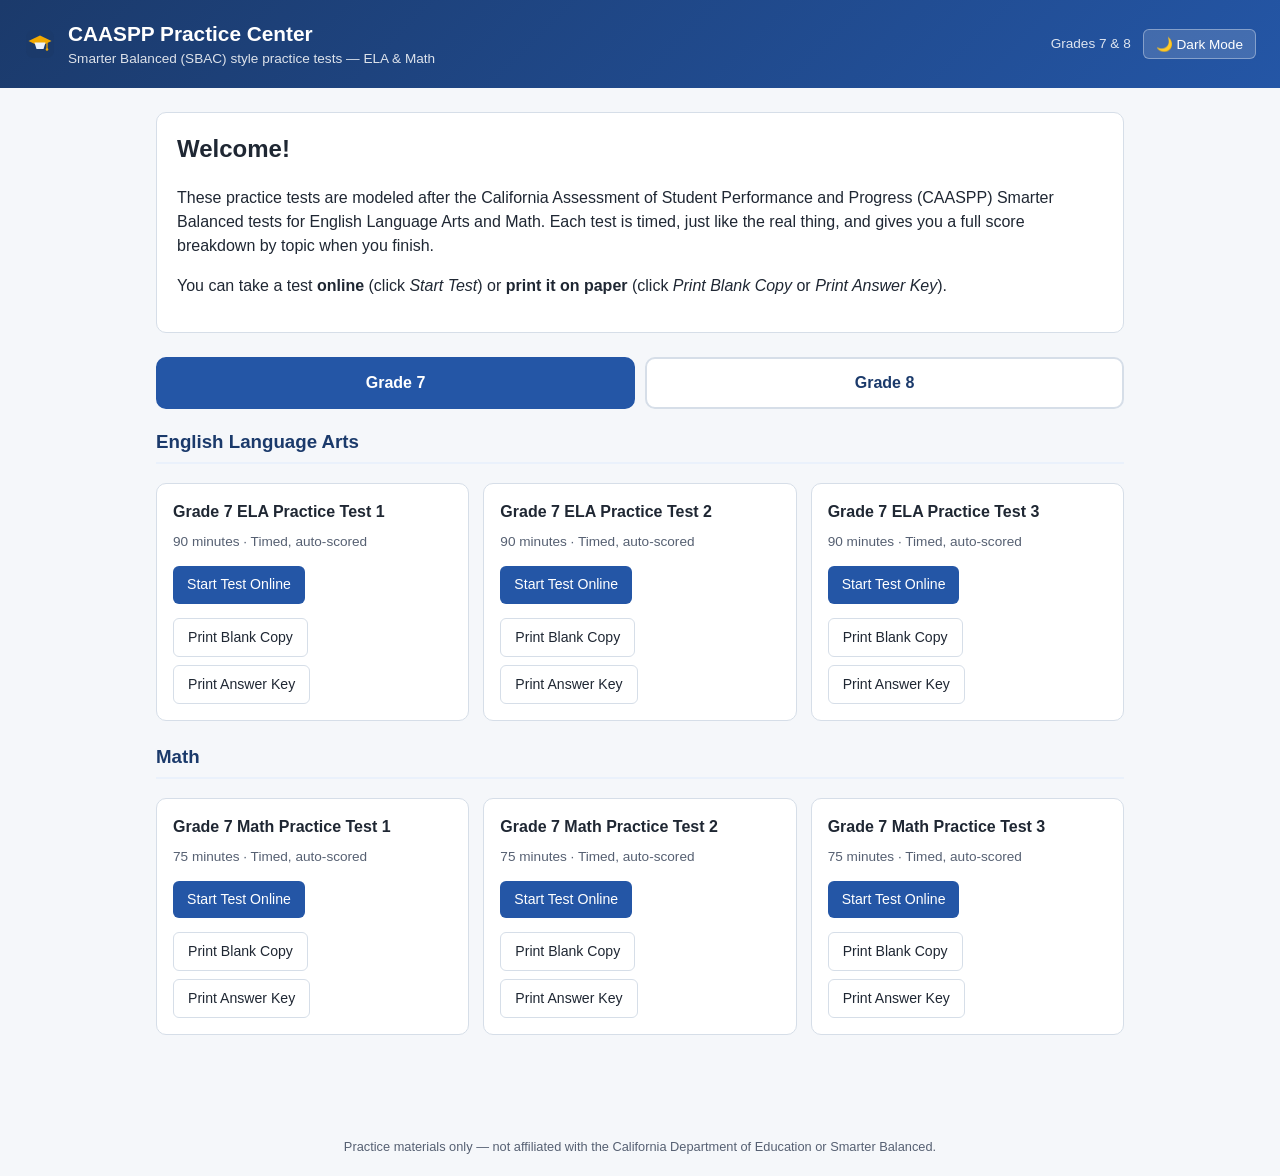
==== index.html @ 36789d6d "Add CAASPP practice test web app with 12 timed practice tests Vanilla HTML/CSS/JS quiz engine with t" ====
<!doctype html>
<html lang="en">
<head>
<meta charset="utf-8">
<meta name="viewport" content="width=device-width, initial-scale=1">
<title>CAASPP Practice Center</title>
<link rel="icon" type="image/svg+xml" href="favicon.svg">
<script src="theme.js"></script>
<link rel="stylesheet" href="style.css">
</head>
<body>

<header class="topbar">
  <div class="header-left">
    <img src="favicon.svg" alt="CAASPP Practice Center logo" class="logo">
    <div>
      <h1>CAASPP Practice Center</h1>
      <div class="subtitle">Smarter Balanced (SBAC) style practice tests &mdash; ELA &amp; Math</div>
    </div>
  </div>
  <div class="header-left">
    <div class="subtitle">Grades 7 &amp; 8</div>
    <button class="theme-toggle-btn" id="theme-toggle">🌙 Dark Mode</button>
  </div>
</header>

<main>
  <div class="intro-box">
    <h2>Welcome!</h2>
    <p>These practice tests are modeled after the California Assessment of Student Performance and Progress
      (CAASPP) Smarter Balanced tests for English Language Arts and Math. Each test is timed, just like the
      real thing, and gives you a full score breakdown by topic when you finish.</p>
    <p>You can take a test <strong>online</strong> (click <em>Start Test</em>) or <strong>print it on paper</strong>
      (click <em>Print Blank Copy</em> or <em>Print Answer Key</em>).</p>
  </div>

  <div class="grade-tabs">
    <div class="grade-tab active" data-grade="7">Grade 7</div>
    <div class="grade-tab" data-grade="8">Grade 8</div>
  </div>

  <div id="content"></div>
</main>

<footer class="appfoot">Practice materials only &mdash; not affiliated with the California Department of Education or Smarter Balanced.</footer>

<script src="manifest.js"></script>
<script>
  const contentEl = document.getElementById("content");
  const tabs = document.querySelectorAll(".grade-tab");

  function render(grade) {
    const tests = window.TEST_MANIFEST.filter(t => t.grade === grade);
    const subjects = ["ELA", "Math"];
    let html = "";
    subjects.forEach(subject => {
      const subjectTests = tests.filter(t => t.subject === subject).sort((a,b) => a.paper - b.paper);
      html += `<div class="subject-block"><h3>${subject === "ELA" ? "English Language Arts" : "Math"}</h3><div class="card-grid">`;
      subjectTests.forEach(t => {
        html += `
          <div class="test-card">
            <h4>${t.title}</h4>
            <div class="test-meta">${t.durationMinutes} minutes &middot; Timed, auto-scored</div>
            <div class="btn-row">
              <a class="btn btn-primary" href="test.html?id=${t.id}">Start Test Online</a>
            </div>
            <div class="btn-row">
              <a class="btn btn-outline" href="print.html?id=${t.id}&mode=blank" target="_blank">Print Blank Copy</a>
              <a class="btn btn-outline" href="print.html?id=${t.id}&mode=key" target="_blank">Print Answer Key</a>
            </div>
          </div>`;
      });
      html += `</div></div>`;
    });
    contentEl.innerHTML = html;
  }

  tabs.forEach(tab => {
    tab.addEventListener("click", () => {
      tabs.forEach(t => t.classList.remove("active"));
      tab.classList.add("active");
      render(parseInt(tab.dataset.grade, 10));
    });
  });

  render(7);
</script>
</body>
</html>
---- style.css ----
:root {
  --blue-dark: #1b3a6b;
  --blue: #2456a6;
  --blue-light: #eaf1fb;
  --accent: #f2a900;
  --green: #1e8e3e;
  --red: #c62828;
  --gray-bg: #f5f7fa;
  --border: #d6dee8;
  --text: #1f2733;
  --text-soft: #566072;
  --surface: #ffffff;
  --passage-bg: #fbfaf5;
  --passage-border: #ecdfb0;
  --radius: 10px;
}

@media (prefers-color-scheme: dark) {
  :root {
    --blue-dark: #0e1f3d;
    --blue: #3b6bc4;
    --blue-light: #1c2c47;
    --gray-bg: #12161f;
    --border: #2c3548;
    --text: #e6e9f0;
    --text-soft: #a3adc2;
    --surface: #1a2030;
    --passage-bg: #201d16;
    --passage-border: #4a4020;
  }
}

:root[data-theme="dark"] {
  --blue-dark: #0e1f3d;
  --blue: #3b6bc4;
  --blue-light: #1c2c47;
  --gray-bg: #12161f;
  --border: #2c3548;
  --text: #e6e9f0;
  --text-soft: #a3adc2;
  --surface: #1a2030;
  --passage-bg: #201d16;
  --passage-border: #4a4020;
}

:root[data-theme="light"] {
  --blue-dark: #1b3a6b;
  --blue: #2456a6;
  --blue-light: #eaf1fb;
  --gray-bg: #f5f7fa;
  --border: #d6dee8;
  --text: #1f2733;
  --text-soft: #566072;
  --surface: #ffffff;
  --passage-bg: #fbfaf5;
  --passage-border: #ecdfb0;
}

* { box-sizing: border-box; }

body {
  margin: 0;
  font-family: "Segoe UI", Verdana, Arial, sans-serif;
  background: var(--gray-bg);
  color: var(--text);
  line-height: 1.5;
  transition: background 0.2s, color 0.2s;
}

.logo {
  height: 32px;
  width: 32px;
  border-radius: 8px;
  vertical-align: middle;
}

.header-left {
  display: flex;
  align-items: center;
  gap: 12px;
}

.theme-toggle-btn {
  background: rgba(255,255,255,0.15);
  color: #fff;
  border: 1px solid rgba(255,255,255,0.35);
  padding: 6px 12px;
  border-radius: 6px;
  cursor: pointer;
  font-size: 0.85rem;
}

.theme-toggle-btn:hover { background: rgba(255,255,255,0.28); }

header.topbar {
  background: linear-gradient(135deg, var(--blue-dark), var(--blue));
  color: #fff;
  padding: 18px 24px;
  display: flex;
  align-items: center;
  justify-content: space-between;
  flex-wrap: wrap;
  gap: 8px;
}

header.topbar h1 {
  margin: 0;
  font-size: 1.3rem;
}

header.topbar .subtitle {
  font-size: 0.85rem;
  opacity: 0.85;
}

main {
  max-width: 1000px;
  margin: 0 auto;
  padding: 24px 16px 60px;
}

.intro-box {
  background: var(--surface);
  border: 1px solid var(--border);
  border-radius: var(--radius);
  padding: 18px 20px;
  margin-bottom: 24px;
}

.intro-box h2 { margin-top: 0; }

.grade-tabs {
  display: flex;
  gap: 10px;
  margin-bottom: 18px;
}

.grade-tab {
  flex: 1;
  text-align: center;
  padding: 12px;
  background: var(--surface);
  border: 2px solid var(--border);
  border-radius: var(--radius);
  cursor: pointer;
  font-weight: 600;
  color: var(--blue-dark);
}

.grade-tab.active {
  background: var(--blue);
  color: #fff;
  border-color: var(--blue);
}

.subject-block {
  margin-bottom: 22px;
}

.subject-block h3 {
  color: var(--blue-dark);
  border-bottom: 2px solid var(--blue-light);
  padding-bottom: 6px;
}

.card-grid {
  display: grid;
  grid-template-columns: repeat(auto-fit, minmax(260px, 1fr));
  gap: 14px;
}

.test-card {
  background: var(--surface);
  border: 1px solid var(--border);
  border-radius: var(--radius);
  padding: 16px;
  display: flex;
  flex-direction: column;
  gap: 8px;
}

.test-card h4 { margin: 0; }

.test-meta {
  font-size: 0.85rem;
  color: var(--text-soft);
}

.btn-row { display: flex; gap: 8px; flex-wrap: wrap; margin-top: 6px; }

.btn {
  display: inline-block;
  padding: 8px 14px;
  border-radius: 6px;
  border: none;
  cursor: pointer;
  font-size: 0.88rem;
  text-decoration: none;
  text-align: center;
}

.btn-primary { background: var(--blue); color: #fff; }
.btn-primary:hover { background: var(--blue-dark); }
.btn-secondary { background: var(--blue-light); color: var(--blue-dark); }
.btn-secondary:hover { background: #dbe7f8; }
.btn-outline { background: var(--surface); border: 1px solid var(--border); color: var(--text); }

/* ---------------- Test runner ---------------- */

.test-header {
  position: sticky;
  top: 0;
  z-index: 10;
  background: var(--blue-dark);
  color: #fff;
  padding: 10px 18px;
  display: flex;
  align-items: center;
  justify-content: space-between;
  flex-wrap: wrap;
  gap: 10px;
}

.test-header .title { font-weight: 600; }

.timer {
  background: rgba(255,255,255,0.15);
  padding: 6px 12px;
  border-radius: 6px;
  font-variant-numeric: tabular-nums;
  font-weight: 600;
}

.timer.low { background: var(--red); }

.runner-layout {
  display: grid;
  grid-template-columns: 1fr 220px;
  gap: 18px;
  max-width: 1100px;
  margin: 18px auto;
  padding: 0 16px;
  align-items: start;
}

@media (max-width: 800px) {
  .runner-layout { grid-template-columns: 1fr; }
  .palette { order: -1; }
}

.question-panel {
  background: var(--surface);
  border: 1px solid var(--border);
  border-radius: var(--radius);
  padding: 20px;
}

.passage-box {
  background: var(--passage-bg);
  border: 1px solid var(--passage-border);
  border-radius: var(--radius);
  padding: 16px 18px;
  margin-bottom: 18px;
  max-height: 360px;
  overflow-y: auto;
}

.passage-box h4 { margin-top: 0; color: var(--blue-dark); }

.section-label {
  display: inline-block;
  font-size: 0.75rem;
  text-transform: uppercase;
  letter-spacing: 0.04em;
  background: var(--blue-light);
  color: var(--blue-dark);
  padding: 3px 10px;
  border-radius: 20px;
  margin-bottom: 10px;
}

.q-number { color: var(--text-soft); font-size: 0.9rem; margin-bottom: 4px; }

.q-prompt { font-size: 1.05rem; margin: 8px 0 16px; white-space: pre-wrap; }

.choice {
  display: flex;
  align-items: flex-start;
  gap: 10px;
  padding: 10px 12px;
  border: 1px solid var(--border);
  border-radius: 8px;
  margin-bottom: 8px;
  cursor: pointer;
}

.choice:hover { background: var(--blue-light); }
.choice.selected { border-color: var(--blue); background: var(--blue-light); }

.choice input { margin-top: 3px; }

.numeric-input input {
  font-size: 1.1rem;
  padding: 8px 10px;
  border: 1px solid var(--border);
  border-radius: 6px;
  width: 200px;
}

.nav-buttons {
  display: flex;
  justify-content: space-between;
  margin-top: 20px;
  gap: 10px;
}

.palette {
  background: var(--surface);
  border: 1px solid var(--border);
  border-radius: var(--radius);
  padding: 14px;
  position: sticky;
  top: 70px;
}

.palette h5 { margin: 0 0 8px; }

.palette-grid {
  display: grid;
  grid-template-columns: repeat(5, 1fr);
  gap: 6px;
  margin-bottom: 10px;
}

.palette-item {
  width: 100%;
  aspect-ratio: 1;
  border: 1px solid var(--border);
  border-radius: 5px;
  background: var(--surface);
  cursor: pointer;
  font-size: 0.78rem;
  display: flex;
  align-items: center;
  justify-content: center;
}

.palette-item.answered { background: var(--blue-light); border-color: var(--blue); }
.palette-item.current { outline: 2px solid var(--accent); font-weight: 700; }
.palette-item.flagged { border-color: var(--accent); }
.palette-item.flagged::after { content: "\1F6A9"; font-size: 0.55rem; position: relative; top: -8px; left: 8px; }

.legend { font-size: 0.75rem; color: var(--text-soft); display: flex; flex-direction: column; gap: 4px; }
.legend span.dot { display: inline-block; width: 10px; height: 10px; border-radius: 2px; margin-right: 6px; }

/* ---------------- Results page ---------------- */

.score-summary {
  background: var(--surface);
  border: 1px solid var(--border);
  border-radius: var(--radius);
  padding: 22px;
  margin-bottom: 20px;
  text-align: center;
}

.score-big { font-size: 2.4rem; font-weight: 700; color: var(--blue-dark); }

.domain-table {
  width: 100%;
  border-collapse: collapse;
  margin-top: 14px;
}

.domain-table th, .domain-table td {
  border: 1px solid var(--border);
  padding: 8px 10px;
  text-align: left;
  font-size: 0.9rem;
}

.domain-table th { background: var(--blue-light); }

.review-item {
  background: var(--surface);
  border: 1px solid var(--border);
  border-radius: var(--radius);
  padding: 16px 18px;
  margin-bottom: 12px;
}

.review-item.correct { border-left: 5px solid var(--green); }
.review-item.incorrect { border-left: 5px solid var(--red); }

.tag-correct { color: var(--green); font-weight: 600; }
.tag-incorrect { color: var(--red); font-weight: 600; }

.explanation {
  margin-top: 8px;
  background: var(--blue-light);
  padding: 10px 12px;
  border-radius: 6px;
  font-size: 0.9rem;
}

footer.appfoot {
  text-align: center;
  color: var(--text-soft);
  font-size: 0.8rem;
  padding: 20px;
}

@media print {
  header.topbar, .test-header, .palette, .nav-buttons, .btn-row { display: none !important; }
  .runner-layout { grid-template-columns: 1fr; }
  body { background: #fff; }
}
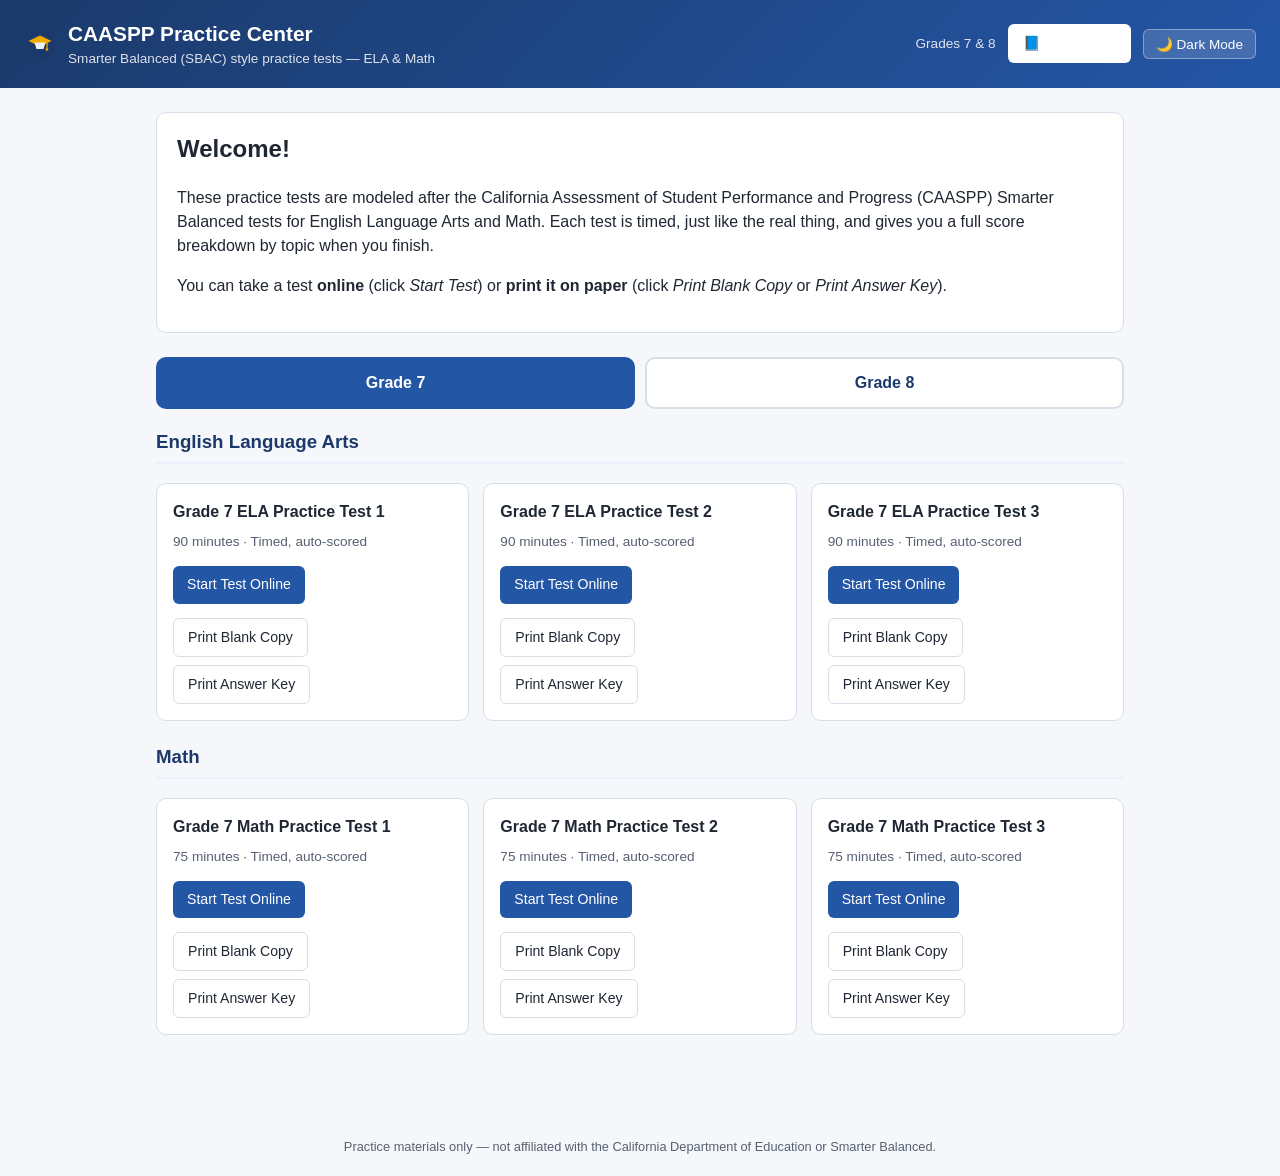
==== commit d8833e43: "Fix invisible text in dark mode and add ELA/Math prep guide --blue-dark was reused as both a backgro" ====
--- a/index.html
+++ b/index.html
@@ -20,6 +20,7 @@
   </div>
   <div class="header-left">
     <div class="subtitle">Grades 7 &amp; 8</div>
+    <a class="btn btn-outline" href="guide.html" style="color:#fff;border-color:rgba(255,255,255,0.4);">📘 Prep Guide</a>
     <button class="theme-toggle-btn" id="theme-toggle">🌙 Dark Mode</button>
   </div>
 </header>
--- a/style.css
+++ b/style.css
@@ -12,6 +12,7 @@
   --surface: #ffffff;
   --passage-bg: #fbfaf5;
   --passage-border: #ecdfb0;
+  --heading: #1b3a6b;
   --radius: 10px;
 }
 
@@ -27,6 +28,7 @@
     --surface: #1a2030;
     --passage-bg: #201d16;
     --passage-border: #4a4020;
+    --heading: #8fb4ec;
   }
 }
 
@@ -41,6 +43,7 @@
   --surface: #1a2030;
   --passage-bg: #201d16;
   --passage-border: #4a4020;
+  --heading: #8fb4ec;
 }
 
 :root[data-theme="light"] {
@@ -54,6 +57,7 @@
   --surface: #ffffff;
   --passage-bg: #fbfaf5;
   --passage-border: #ecdfb0;
+  --heading: #1b3a6b;
 }
 
 * { box-sizing: border-box; }
@@ -144,7 +148,7 @@
   border-radius: var(--radius);
   cursor: pointer;
   font-weight: 600;
-  color: var(--blue-dark);
+  color: var(--heading);
 }
 
 .grade-tab.active {
@@ -158,7 +162,7 @@
 }
 
 .subject-block h3 {
-  color: var(--blue-dark);
+  color: var(--heading);
   border-bottom: 2px solid var(--blue-light);
   padding-bottom: 6px;
 }
@@ -201,7 +205,7 @@
 
 .btn-primary { background: var(--blue); color: #fff; }
 .btn-primary:hover { background: var(--blue-dark); }
-.btn-secondary { background: var(--blue-light); color: var(--blue-dark); }
+.btn-secondary { background: var(--blue-light); color: var(--heading); }
 .btn-secondary:hover { background: #dbe7f8; }
 .btn-outline { background: var(--surface); border: 1px solid var(--border); color: var(--text); }
 
@@ -265,7 +269,7 @@
   overflow-y: auto;
 }
 
-.passage-box h4 { margin-top: 0; color: var(--blue-dark); }
+.passage-box h4 { margin-top: 0; color: var(--heading); }
 
 .section-label {
   display: inline-block;
@@ -273,7 +277,7 @@
   text-transform: uppercase;
   letter-spacing: 0.04em;
   background: var(--blue-light);
-  color: var(--blue-dark);
+  color: var(--heading);
   padding: 3px 10px;
   border-radius: 20px;
   margin-bottom: 10px;
@@ -364,7 +368,7 @@
   text-align: center;
 }
 
-.score-big { font-size: 2.4rem; font-weight: 700; color: var(--blue-dark); }
+.score-big { font-size: 2.4rem; font-weight: 700; color: var(--heading); }
 
 .domain-table {
   width: 100%;
@@ -410,6 +414,62 @@
   padding: 20px;
 }
 
+/* ---------------- Study guide ---------------- */
+
+.guide-section { margin-bottom: 32px; }
+
+.guide-section h2 {
+  color: var(--heading);
+  border-bottom: 3px solid var(--blue-light);
+  padding-bottom: 8px;
+}
+
+.guide-section h3 { color: var(--heading); margin-top: 28px; }
+
+.tip-box {
+  background: var(--blue-light);
+  border-left: 4px solid var(--blue);
+  border-radius: 6px;
+  padding: 12px 16px;
+  margin: 12px 0;
+}
+
+.tip-box strong { color: var(--heading); }
+
+.checklist { list-style: none; padding-left: 0; }
+.checklist li {
+  padding: 6px 0 6px 28px;
+  position: relative;
+  border-bottom: 1px solid var(--border);
+}
+.checklist li::before {
+  content: "✓";
+  position: absolute;
+  left: 0;
+  color: var(--green);
+  font-weight: 700;
+}
+
+.formula-grid {
+  display: grid;
+  grid-template-columns: repeat(auto-fit, minmax(240px, 1fr));
+  gap: 10px;
+  margin: 14px 0;
+}
+
+.formula-card {
+  background: var(--surface);
+  border: 1px solid var(--border);
+  border-radius: 8px;
+  padding: 10px 14px;
+}
+
+.formula-card .name { font-size: 0.8rem; color: var(--text-soft); text-transform: uppercase; letter-spacing: 0.03em; }
+.formula-card .formula { font-family: "Consolas", monospace; font-size: 1.05rem; margin-top: 4px; }
+
+.step-list { padding-left: 22px; }
+.step-list li { margin-bottom: 10px; }
+
 @media print {
   header.topbar, .test-header, .palette, .nav-buttons, .btn-row { display: none !important; }
   .runner-layout { grid-template-columns: 1fr; }
